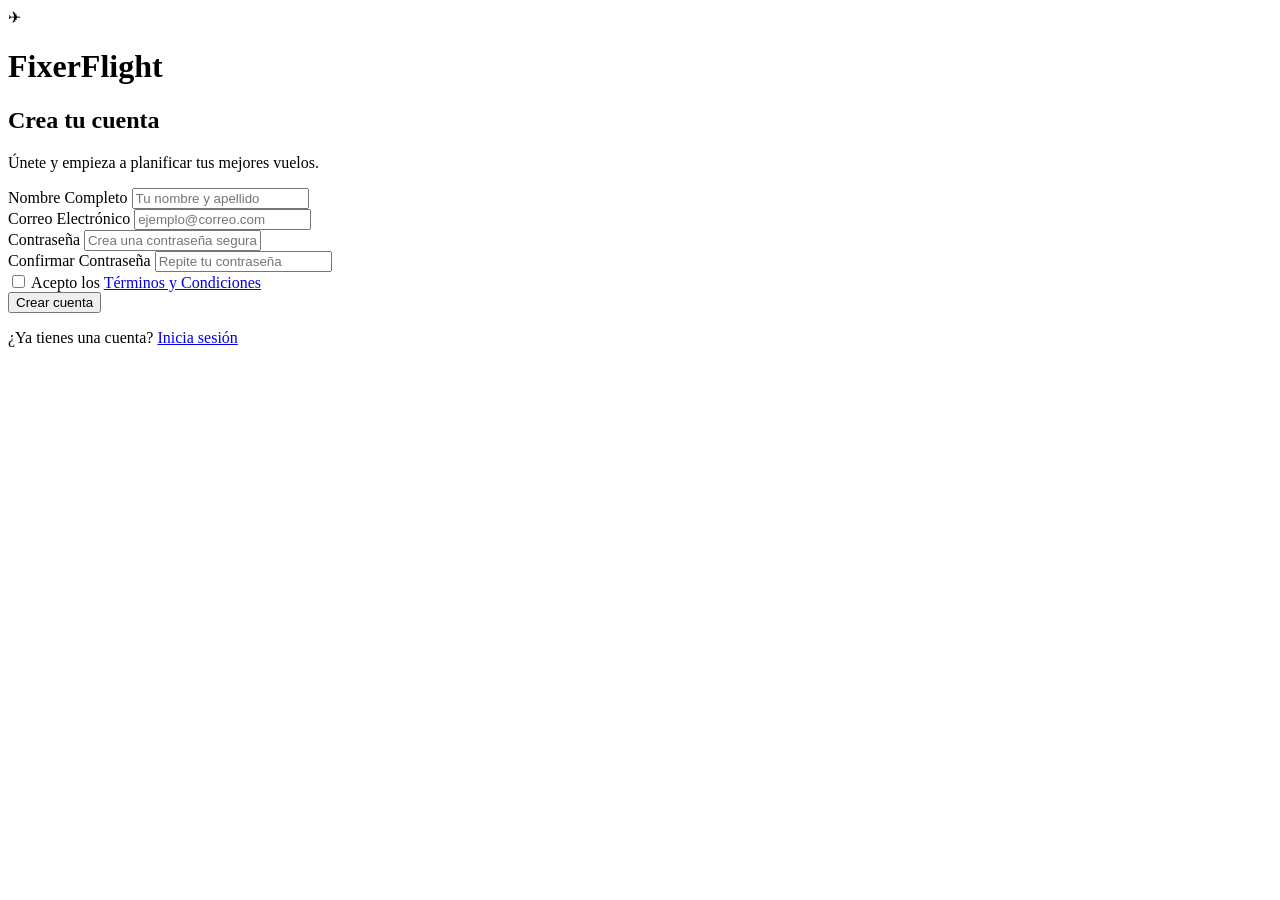
==== crear.html @ 270e4303 "mega udtate" ====
<!DOCTYPE html>
<html lang="es">
<head>
    <meta charset="UTF-8">
    <meta name="viewport" content="width=device-width, initial-scale=1.0">
    <title>Crear Cuenta - FixerFlight</title>
    <link rel="stylesheet" href="css/crear.css">
</head>
<body class="body-login">

    <div class="login-container">
        <div class="login-card">
            
            <!-- Logo de FixerFlight -->
            <div class="login-header">
                <div class="icon-circle">
                    <span class="avion-icon">✈</span>
                </div>
                <div class="text-container">
                    <h1 class="main-title">
                        <span class="text-white">Fixer</span><span class="text-cyan">Flight</span>
                    </h1>
                </div>
            </div>

            <!-- Títulos cambiados para el registro -->
            <h2 class="login-title">Crea tu cuenta</h2>
            <p class="login-subtitle">Únete y empieza a planificar tus mejores vuelos.</p>

            <!-- Formulario de Registro -->
            <form action="#" class="login-form">
                
                <!-- Campo: Nombre Completo -->
                <div class="input-group">
                    <label for="nombre">Nombre Completo</label>
                    <input type="text" id="nombre" placeholder="Tu nombre y apellido" required>
                </div>

                <!-- Campo: Correo -->
                <div class="input-group">
                    <label for="email">Correo Electrónico</label>
                    <input type="email" id="email" placeholder="ejemplo@correo.com" required>
                </div>

                <!-- Campo: Contraseña -->
                <div class="input-group">
                    <label for="password">Contraseña</label>
                    <input type="password" id="password" placeholder="Crea una contraseña segura" required>
                </div>

                <!-- Campo: Confirmar Contraseña -->
                <div class="input-group">
                    <label for="confirm-password">Confirmar Contraseña</label>
                    <input type="password" id="confirm-password" placeholder="Repite tu contraseña" required>
                </div>

                <!-- Términos y Condiciones -->
                <div class="form-options">
                    <!-- AQUÍ APLICAMOS LA CLASE terminos-texto -->
                    <label class="remember-me terminos-texto">
                        <input type="checkbox" required> 
                        Acepto los <a href="#" class="forgot-password">Términos y Condiciones</a>
                    </label>
                </div>

                <!-- Botón de Registro -->
                <button type="submit" class="btn-crear btn-full">Crear cuenta</button>
            </form>

            <!-- Enlace para volver al Login -->
            <p class="register-link">
                ¿Ya tienes una cuenta? <a href="sesion.html">Inicia sesión</a>
            </p>

        </div>
    </div>

</body>
</html>
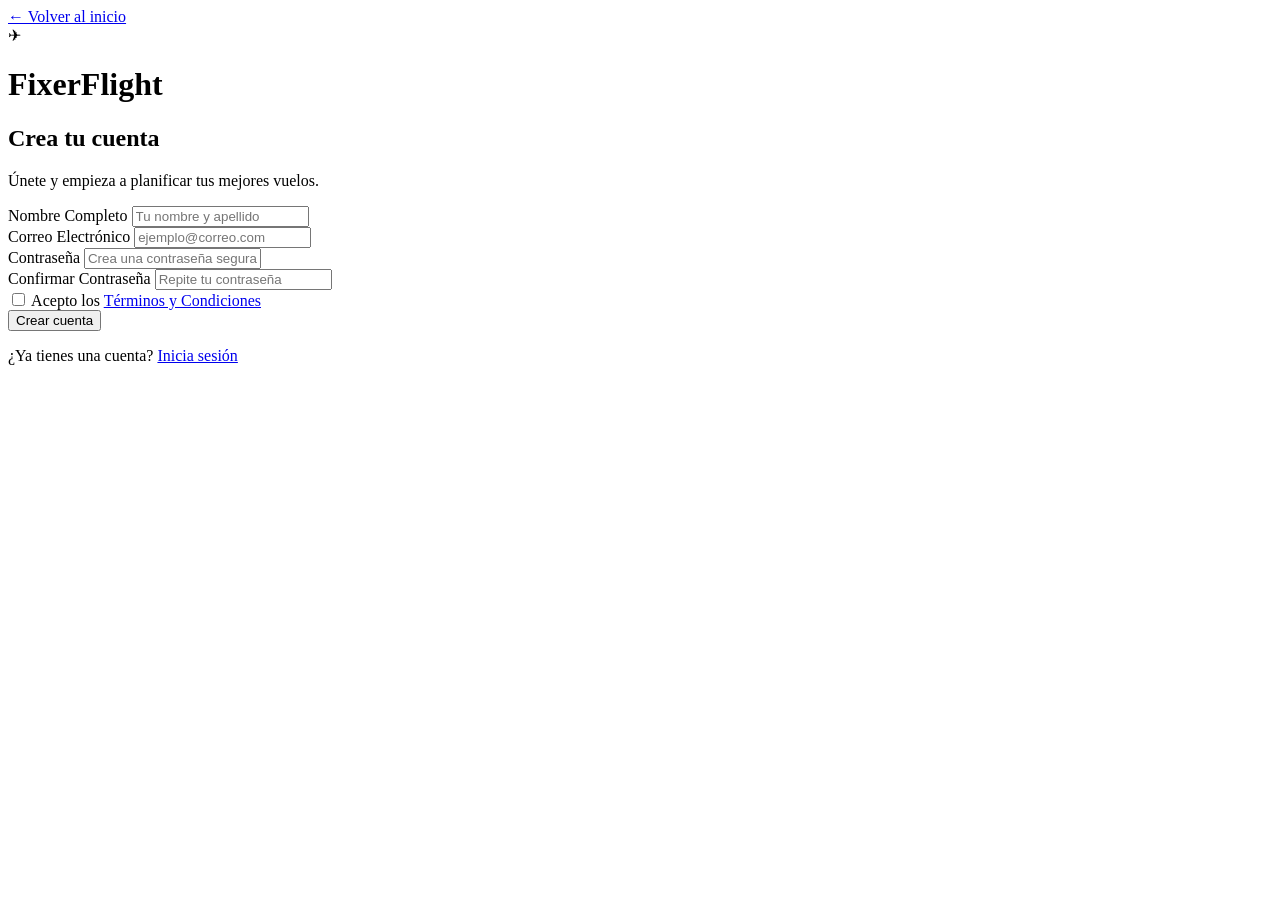
==== commit 9abc62ae: "correcion" ====
--- a/crear.html
+++ b/crear.html
@@ -10,6 +10,8 @@
 
     <div class="login-container">
         <div class="login-card">
+
+            <a href="index.html" class="btn-volver">← Volver al inicio</a>
             
             <!-- Logo de FixerFlight -->
             <div class="login-header">
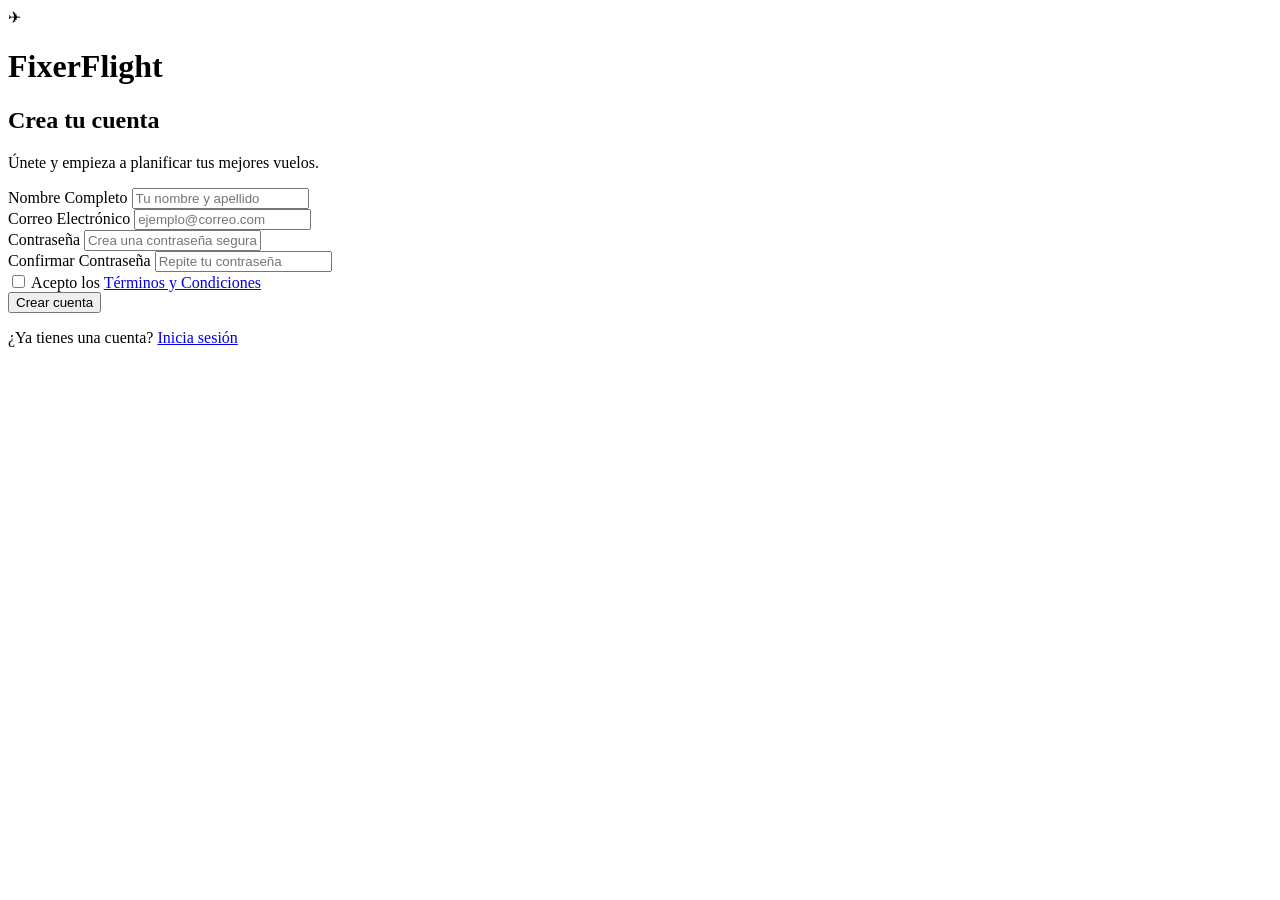
==== commit 4edde40e: "x" ====
--- a/crear.html
+++ b/crear.html
@@ -10,8 +10,6 @@
 
     <div class="login-container">
         <div class="login-card">
-
-            <a href="index.html" class="btn-volver">← Volver al inicio</a>
             
             <!-- Logo de FixerFlight -->
             <div class="login-header">
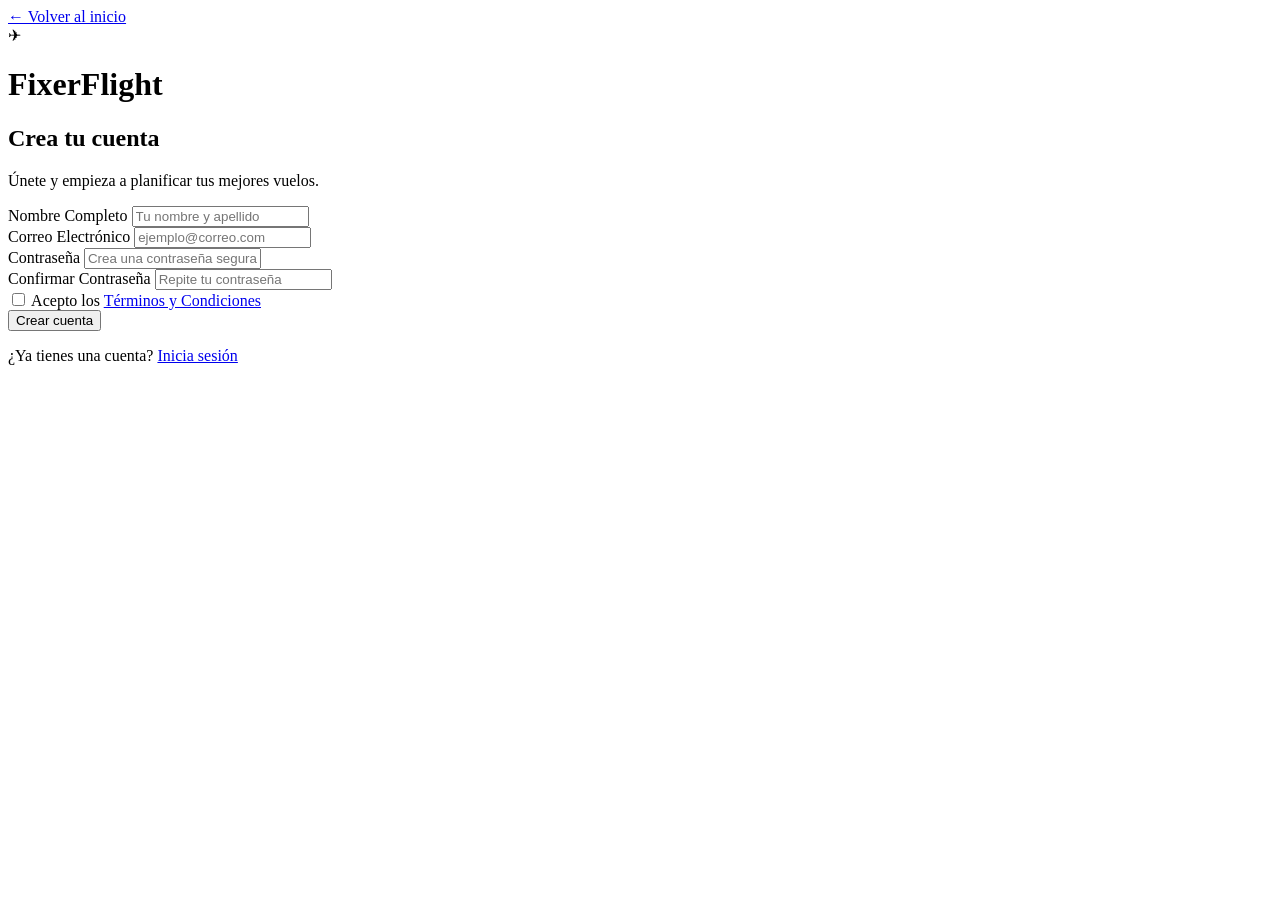
==== commit 1f5fc45b: "v" ====
--- a/crear.html
+++ b/crear.html
@@ -10,6 +10,8 @@
 
     <div class="login-container">
         <div class="login-card">
+
+            <a href="index.html" class="btn-volver">← Volver al inicio</a>
             
             <!-- Logo de FixerFlight -->
             <div class="login-header">
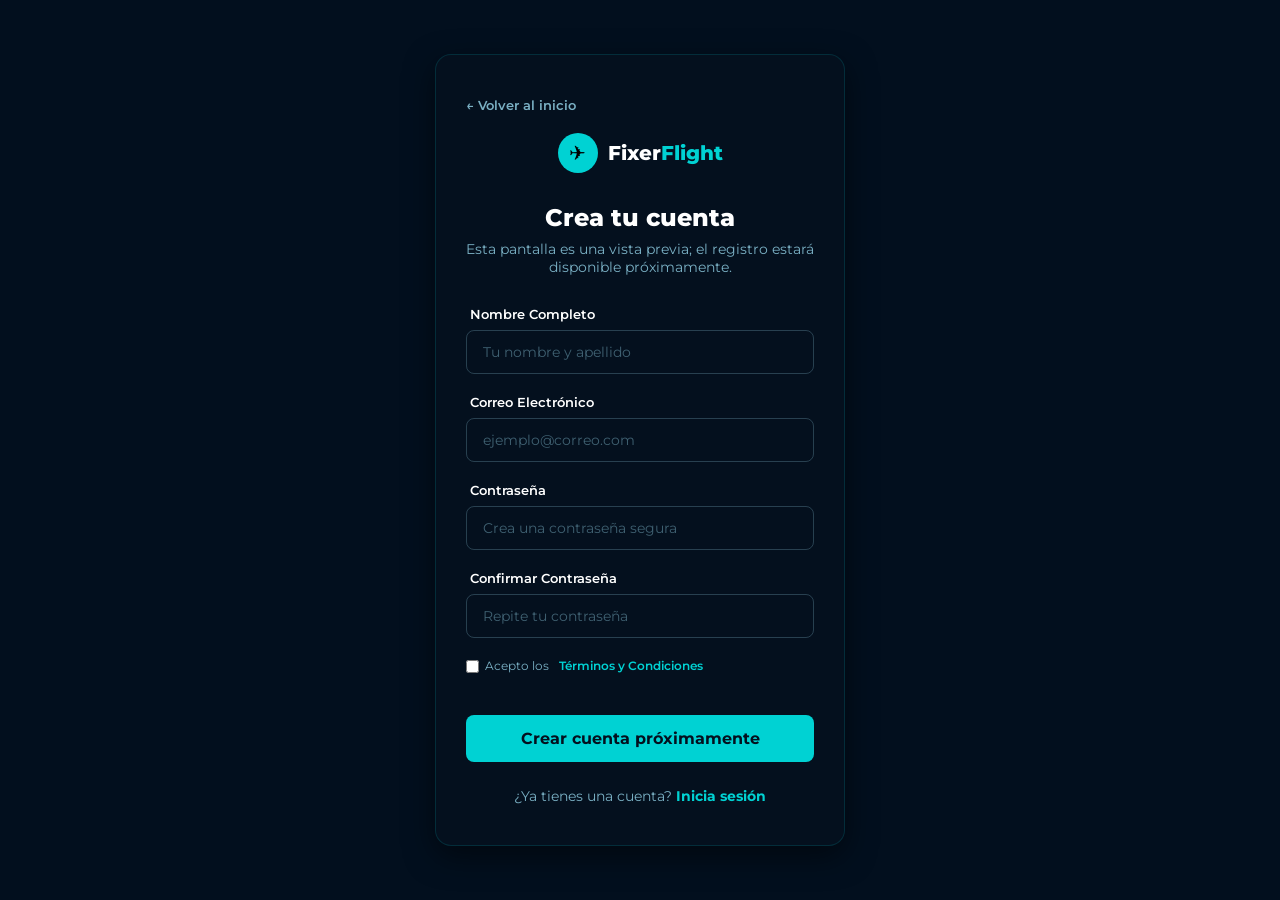
==== commit 55a98cd1: "mega mega upd" ====
--- a/crear.html
+++ b/crear.html
@@ -27,10 +27,10 @@
 
             <!-- Títulos cambiados para el registro -->
             <h2 class="login-title">Crea tu cuenta</h2>
-            <p class="login-subtitle">Únete y empieza a planificar tus mejores vuelos.</p>
+            <p class="login-subtitle">Esta pantalla es una vista previa; el registro estará disponible próximamente.</p>
 
-            <!-- Formulario de Registro -->
-            <form action="#" class="login-form">
+            <!-- Campos visuales; el registro se conectará en otra versión. -->
+            <div class="login-form">
                 
                 <!-- Campo: Nombre Completo -->
                 <div class="input-group">
@@ -66,8 +66,8 @@
                 </div>
 
                 <!-- Botón de Registro -->
-                <button type="submit" class="btn-crear btn-full">Crear cuenta</button>
-            </form>
+                <button type="button" class="btn-crear btn-full" disabled>Crear cuenta próximamente</button>
+            </div>
 
             <!-- Enlace para volver al Login -->
             <p class="register-link">
--- a/css/crear.css
+++ b/css/crear.css
@@ -0,0 +1,231 @@
+/* Importar fuente */
+@import url('https://fonts.googleapis.com/css2?family=Montserrat:wght@600;700;800&display=swap');
+/* Estilos generales para toda la página */
+* {
+    margin: 0;
+    padding: 0;
+    box-sizing: border-box;
+    font-family: 'Montserrat', sans-serif;
+}
+
+/* Fondo de la página de login/registro */
+.body-login {
+    background-color: rgb(2, 15, 30); 
+    display: flex;
+    justify-content: center;
+    align-items: center;
+    min-height: 100vh;
+}
+
+.login-container {
+    width: 100%;
+    max-width: 450px;
+    padding: 20px;
+}
+
+.login-card {
+    background-color: rgb(4, 16, 30); 
+    padding: 40px 30px;
+    border-radius: 16px;
+    border: 1px solid rgba(0, 210, 211, 0.15); 
+    box-shadow: 0 10px 30px rgba(0, 0, 0, 0.5);
+}
+
+/* Encabezado del login (Logo) */
+.login-header {
+    display: flex;
+    justify-content: center;
+    align-items: center;
+    gap: 10px;
+    margin-bottom: 30px;
+}
+
+.icon-circle {
+    width: 40px; 
+    height: 40px;
+    background-color: rgb(0, 210, 211); 
+    border-radius: 50%;
+    display: flex;
+    justify-content: center;
+    align-items: center;
+}
+
+.avion-icon {
+    font-size: 20px;
+    color: #000000; 
+}
+
+.text-container {
+    display: flex;
+    flex-direction: column;
+    justify-content: center;
+}
+
+.main-title {
+    margin: 0;
+    font-size: 20px; 
+    font-weight: 800;
+    line-height: 1;
+}
+
+.text-white { color: #ffffff; }
+.text-cyan { color: rgb(0, 210, 211); }
+
+/* Títulos del formulario */
+.login-title {
+    color: #ffffff;
+    font-size: 24px;
+    font-weight: 800;
+    text-align: center;
+    margin-bottom: 8px;
+}
+
+.login-subtitle {
+    color: rgb(122, 176, 196); 
+    font-size: 14px;
+    text-align: center;
+    margin-bottom: 30px;
+}
+
+/* Formulario e Inputs */
+.login-form {
+    display: flex;
+    flex-direction: column;
+    gap: 20px;
+}
+
+.input-group {
+    display: flex;
+    flex-direction: column;
+    gap: 8px;
+}
+
+.input-group label {
+    color: #ffffff;
+    font-size: 13px;
+    font-weight: 600;
+    margin-left: 4px;
+}
+
+.input-group input {
+    background-color: transparent;
+    border: 1px solid rgba(122, 176, 196, 0.3);
+    padding: 12px 16px;
+    border-radius: 8px;
+    color: #ffffff;
+    font-size: 14px;
+    font-family: 'Montserrat', sans-serif;
+    transition: border-color 0.3s ease, box-shadow 0.3s ease;
+    outline: none;
+}
+
+.input-group input:focus {
+    border-color: #00d2d3;
+    box-shadow: 0 0 0 2px rgba(0, 210, 211, 0.2);
+}
+
+.input-group input::placeholder {
+    color: rgba(122, 176, 196, 0.5);
+}
+
+/* Opciones (Recordarme y Términos) */
+.form-options {
+    display: flex;
+    justify-content: space-between;
+    align-items: center;
+    font-size: 13px;
+    margin-bottom: 10px;
+}
+
+.remember-me {
+    color: rgb(122, 176, 196);
+    display: flex;
+    align-items: center;
+    gap: 6px;
+    cursor: pointer;
+}
+
+.remember-me input {
+    accent-color: #00d2d3; 
+    cursor: pointer;
+}
+
+/* CLASE NUEVA PARA LOS TÉRMINOS Y CONDICIONES */
+.terminos-texto {
+    font-size: 12px;
+    line-height: 1.4;
+    color: rgb(122, 176, 196);
+}
+
+.forgot-password {
+    color: #00d2d3;
+    text-decoration: none;
+    font-weight: 600;
+    transition: color 0.3s ease;
+    margin-left: 4px; /* Separación del texto anterior */
+}
+
+.forgot-password:hover {
+    color: #ffffff;
+}
+
+/* Botón ancho completo */
+.btn-crear {
+    background-color: rgb(0, 210, 211); 
+    color: rgb(4, 16, 30); 
+    border: none;
+    border-radius: 8px; 
+    font-weight: 700;
+    cursor: pointer;
+    transition: background-color 0.3s ease, transform 0.1s ease;
+}
+
+.btn-full {
+    width: 100%;
+    padding: 14px;
+    font-size: 16px;
+    margin-top: 10px;
+}
+
+.btn-crear:hover {
+    background-color: rgb(0, 184, 185); 
+}
+
+.btn-crear:active {
+    transform: scale(0.95); 
+}
+
+/* Enlace para registrarse abajo */
+.register-link {
+    text-align: center;
+    color: rgb(122, 176, 196);
+    font-size: 14px;
+    margin-top: 25px;
+}
+
+.register-link a {
+    color: #00d2d3;
+    text-decoration: none;
+    font-weight: 700;
+    transition: color 0.3s ease;
+}
+
+.register-link a:hover {
+    color: #ffffff;
+}
+
+/* ===== BOTÓN VOLVER AL INICIO ===== */
+.btn-volver {
+    display: inline-block;
+    color: rgb(122, 176, 196); /* Color grisáceo/azulado */
+    text-decoration: none;
+    font-size: 13px;
+    font-weight: 600;
+    margin-bottom: 20px; /* Lo separa del logo */
+    transition: color 0.3s ease, transform 0.3s ease;
+}
+
+.btn-volver:hover {
+    color: #00d2d3; /* Cambia a cian al pasar el ratón */
+    transform: translateX(-4px); /* Efecto de movimiento hacia la izquierda */
+    }
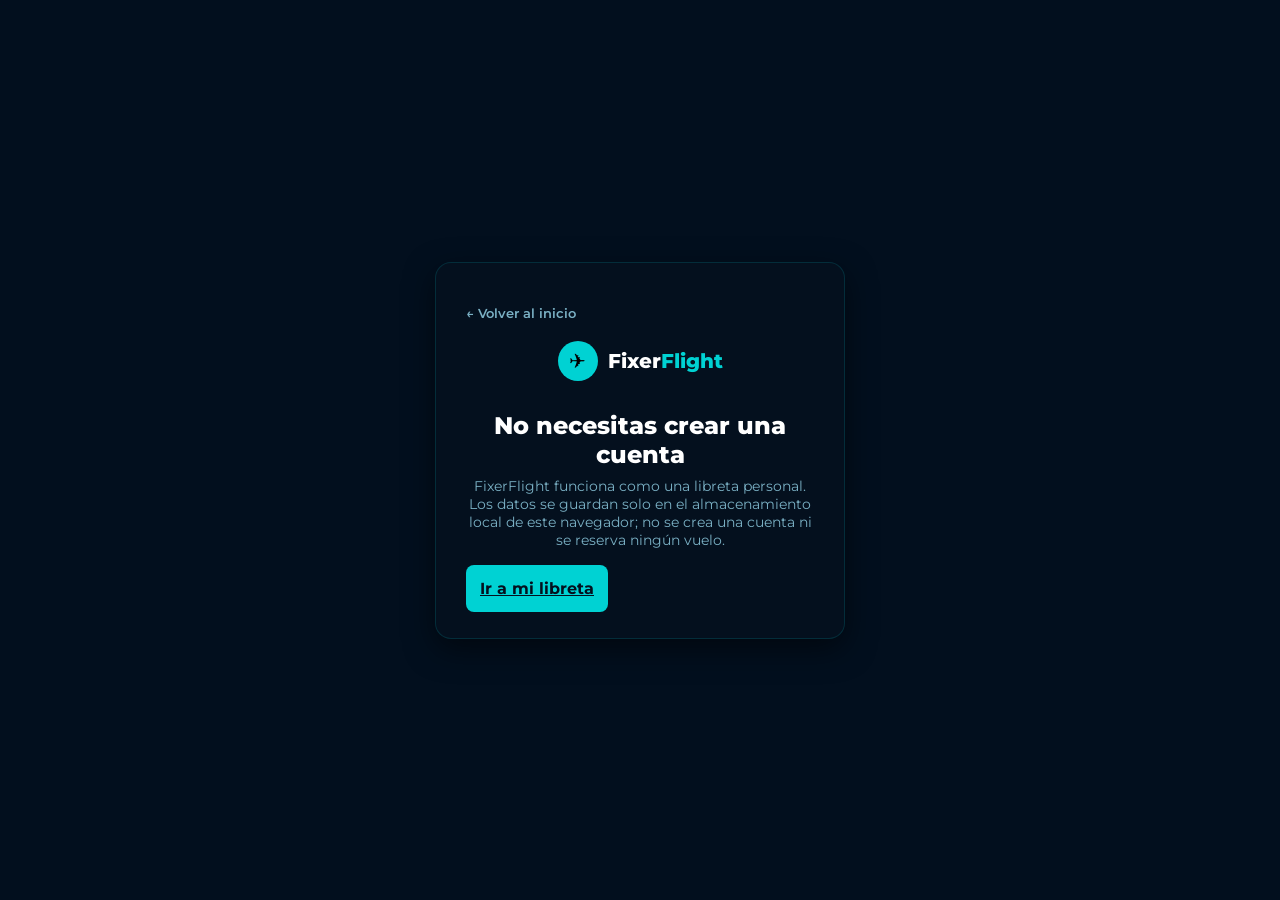
==== commit b2116878: "el gran update y entonces moses partio el mar en dos" ====
--- a/crear.html
+++ b/crear.html
@@ -3,79 +3,23 @@
 <head>
     <meta charset="UTF-8">
     <meta name="viewport" content="width=device-width, initial-scale=1.0">
-    <title>Crear Cuenta - FixerFlight</title>
+    <title>Sin registro - FixerFlight</title>
     <link rel="stylesheet" href="css/crear.css">
 </head>
 <body class="body-login">
-
-    <div class="login-container">
-        <div class="login-card">
-
+    <main class="login-container">
+        <section class="login-card">
             <a href="index.html" class="btn-volver">← Volver al inicio</a>
-            
-            <!-- Logo de FixerFlight -->
             <div class="login-header">
-                <div class="icon-circle">
-                    <span class="avion-icon">✈</span>
-                </div>
+                <div class="icon-circle"><span class="avion-icon">✈</span></div>
                 <div class="text-container">
-                    <h1 class="main-title">
-                        <span class="text-white">Fixer</span><span class="text-cyan">Flight</span>
-                    </h1>
+                    <h1 class="main-title"><span class="text-white">Fixer</span><span class="text-cyan">Flight</span></h1>
                 </div>
             </div>
-
-            <!-- Títulos cambiados para el registro -->
-            <h2 class="login-title">Crea tu cuenta</h2>
-            <p class="login-subtitle">Esta pantalla es una vista previa; el registro estará disponible próximamente.</p>
-
-            <!-- Campos visuales; el registro se conectará en otra versión. -->
-            <div class="login-form">
-                
-                <!-- Campo: Nombre Completo -->
-                <div class="input-group">
-                    <label for="nombre">Nombre Completo</label>
-                    <input type="text" id="nombre" placeholder="Tu nombre y apellido" required>
-                </div>
-
-                <!-- Campo: Correo -->
-                <div class="input-group">
-                    <label for="email">Correo Electrónico</label>
-                    <input type="email" id="email" placeholder="ejemplo@correo.com" required>
-                </div>
-
-                <!-- Campo: Contraseña -->
-                <div class="input-group">
-                    <label for="password">Contraseña</label>
-                    <input type="password" id="password" placeholder="Crea una contraseña segura" required>
-                </div>
-
-                <!-- Campo: Confirmar Contraseña -->
-                <div class="input-group">
-                    <label for="confirm-password">Confirmar Contraseña</label>
-                    <input type="password" id="confirm-password" placeholder="Repite tu contraseña" required>
-                </div>
-
-                <!-- Términos y Condiciones -->
-                <div class="form-options">
-                    <!-- AQUÍ APLICAMOS LA CLASE terminos-texto -->
-                    <label class="remember-me terminos-texto">
-                        <input type="checkbox" required> 
-                        Acepto los <a href="#" class="forgot-password">Términos y Condiciones</a>
-                    </label>
-                </div>
-
-                <!-- Botón de Registro -->
-                <button type="button" class="btn-crear btn-full" disabled>Crear cuenta próximamente</button>
-            </div>
-
-            <!-- Enlace para volver al Login -->
-            <p class="register-link">
-                ¿Ya tienes una cuenta? <a href="sesion.html">Inicia sesión</a>
-            </p>
-
-        </div>
-    </div>
-
+            <h2 class="login-title">No necesitas crear una cuenta</h2>
+            <p class="login-subtitle">FixerFlight funciona como una libreta personal. Los datos se guardan solo en el almacenamiento local de este navegador; no se crea una cuenta ni se reserva ningún vuelo.</p>
+            <a href="guardados.html" class="btn-crear btn-full">Ir a mi libreta</a>
+        </section>
+    </main>
 </body>
-</html>+</html>
